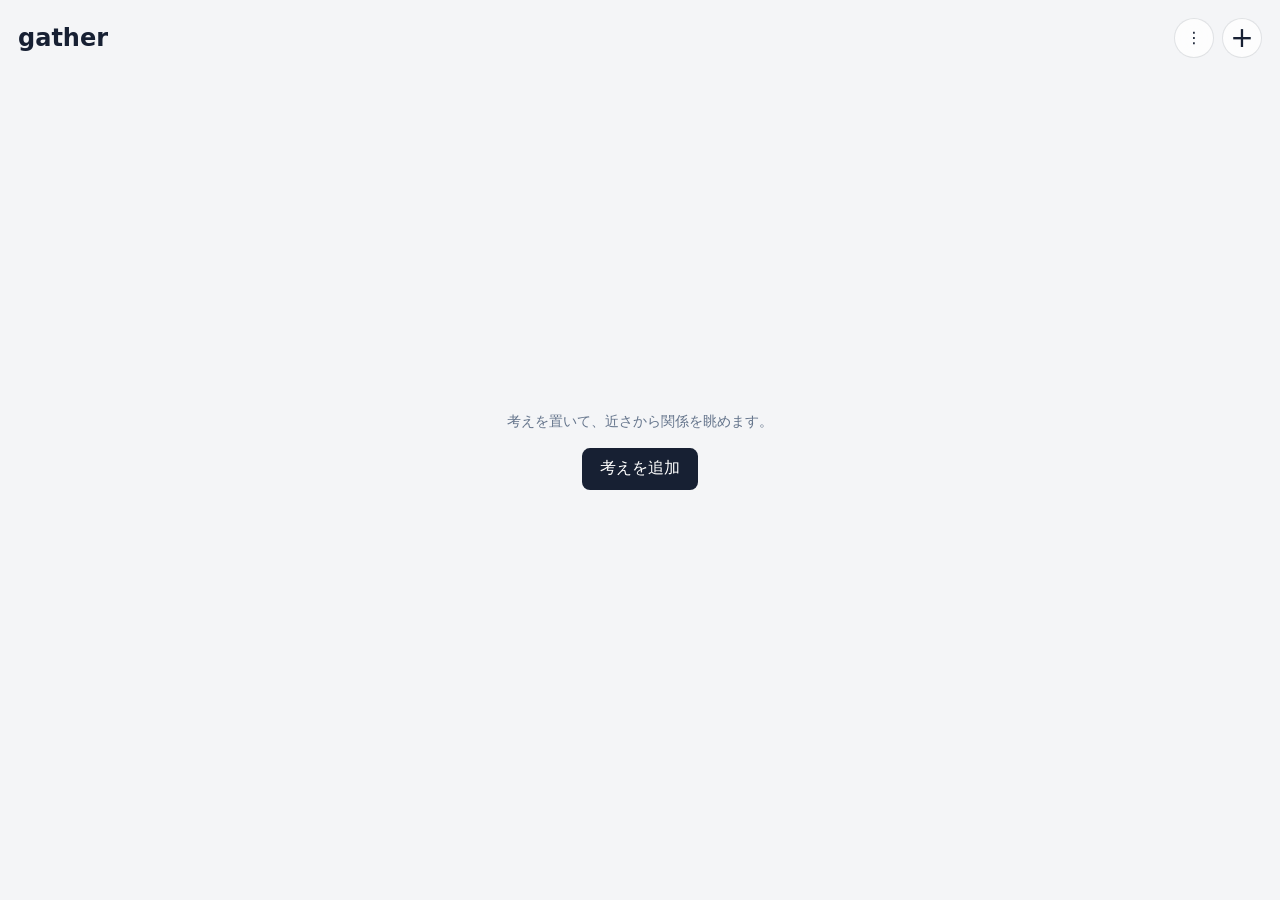
==== index.html @ 9a089d7b "feat: スクリーンリーダー用の思考一覧をDOMに追加 (#81)" ====
<!doctype html>
<html lang="ja">
  <head>
    <meta charset="UTF-8" />
    <meta name="viewport" content="width=device-width, initial-scale=1.0, maximum-scale=1, user-scalable=no, viewport-fit=cover" />
    <meta name="theme-color" content="#f4f5f7" />
    <meta name="apple-mobile-web-app-capable" content="yes" />
    <meta name="apple-mobile-web-app-status-bar-style" content="default" />
    <meta name="description" content="思考を円で表示し、似た考えが近づき相反する考えが離れる様子を眺めるアプリ。" />
    <meta property="og:title" content="gather" />
    <meta property="og:description" content="思考を円で表示し、似た考えが近づき相反する考えが離れる様子を眺めるアプリ。" />
    <meta property="og:url" content="https://junkoma2.github.io/gather/" />
    <meta property="og:type" content="website" />
    <title>gather</title>
    <link rel="stylesheet" href="./styles.css" />
  </head>
  <body>
    <main class="app-shell">
      <header class="app-header">
        <h1>gather</h1>
        <div class="header-actions">
          <div class="menu-wrapper">
            <button id="menu-button" class="icon-button" type="button" aria-label="メニューを開く" aria-expanded="false" aria-haspopup="true">⋮</button>
            <div class="action-menu" role="menu" hidden>
              <div class="blend-control">
                <button id="blend-mode" class="action-menu-item" type="button" role="menuitem" aria-label="2つの円を選んで色を近づける">つなぐ</button>
                <div class="blend-strength-row">
                  <span class="blend-strength-label">強さ</span>
                  <input id="blend-strength" type="range" min="1" max="100" value="30" aria-label="近づける強さ" />
                </div>
              </div>
              <button id="check-update" type="button" role="menuitem" aria-label="更新を確認">更新を確認</button>
              <button id="export-data" type="button" role="menuitem" aria-label="エクスポート">エクスポート</button>
              <button id="import-data" type="button" role="menuitem" aria-label="インポート">インポート</button>
              <p class="app-version">バージョン <span data-app-version></span></p>
            </div>
          </div>
          <input id="import-file" type="file" accept="application/json" hidden />
          <button id="add-thought" class="icon-button add-button" type="button" aria-label="考えを追加">
            +
          </button>
        </div>
      </header>

      <section class="canvas-panel" aria-label="思考の場">
        <canvas id="gather-canvas" role="img" aria-label="思考の配置図"></canvas>
        <div id="empty-state" class="empty-state">
          <p>考えを置いて、近さから関係を眺めます。</p>
          <button id="empty-state-add" type="button">考えを追加</button>
        </div>
        <p id="empty-state-message" class="visually-hidden" aria-live="polite">考えがまだありません。考えを追加できます。</p>
        <div id="thoughts-a11y" class="visually-hidden" aria-live="polite" aria-atomic="true"></div>
        <ul id="thought-list-sr" class="visually-hidden" aria-label="登録済みの考え一覧" aria-live="polite"></ul>
      </section>
    </main>

    <dialog id="thought-dialog" class="thought-dialog">
      <form id="thought-form" class="thought-form">
        <div class="dialog-header">
          <h2 id="dialog-title">考えを追加</h2>
          <button id="close-dialog" class="icon-button" type="button" aria-label="閉じる">×</button>
        </div>

        <label>
          <span>名前</span>
          <input id="title-input" type="text" maxlength="24" placeholder="考えの名前" required />
        </label>

        <label>
          <span>メモ</span>
          <textarea id="note-input" maxlength="240" placeholder="少しだけ残す"></textarea>
        </label>


        <fieldset class="color-fieldset">
          <legend>色</legend>
          <div class="rgb-sliders">
            <label class="rgb-label">
              <span>R</span>
              <input id="color-r" type="range" min="0" max="255" value="127" class="rgb-slider rgb-r" aria-label="赤（Red）" />
              <output id="color-r-value" class="rgb-value">127</output>
            </label>
            <label class="rgb-label">
              <span>G</span>
              <input id="color-g" type="range" min="0" max="255" value="183" class="rgb-slider rgb-g" aria-label="緑（Green）" />
              <output id="color-g-value" class="rgb-value">183</output>
            </label>
            <label class="rgb-label">
              <span>B</span>
              <input id="color-b" type="range" min="0" max="255" value="190" class="rgb-slider rgb-b" aria-label="青（Blue）" />
              <output id="color-b-value" class="rgb-value">190</output>
            </label>
          </div>
          <div class="color-preview-row">
            <span class="color-preview-swatch" id="color-preview-swatch"></span>
          </div>
          <input id="color-input" type="color" value="#7fb7be" hidden />
        </fieldset>


        <div class="size-field">
          <span>大きさ</span>
          <div class="size-slider-row">
            <input id="size-input" type="range" min="18" max="64" value="32" />
            <svg id="size-preview" class="size-preview" viewBox="0 0 64 64" width="64" height="64" aria-hidden="true">
              <circle id="size-preview-circle" cx="32" cy="32" r="16" fill="#7fb7be" opacity="0.72" />
            </svg>
          </div>
          <div class="size-labels" aria-hidden="true">
            <span>小</span>
            <span>大</span>
          </div>
        </div>

        <div class="dialog-actions">
          <button id="delete-thought" class="secondary-button danger-button" type="button">削除</button>
          <button id="duplicate-thought" class="secondary-button" type="button" hidden>複製</button>
          <button id="save-thought" type="submit">保存</button>
        </div>
      </form>
    </dialog>

    <!-- 円タップ時アクションメニュー -->
    <div id="circle-action-menu" class="circle-action-menu" hidden role="menu" aria-label="円のアクション">
      <button id="circle-edit" type="button" role="menuitem">編集</button>
      <button id="circle-delete" type="button" role="menuitem" class="danger">削除</button>
    </div>

    <!-- ドラッグ重なり時「つなぐ」ポップアップ -->
    <div id="blend-popup" class="blend-popup" hidden role="dialog" aria-label="色をつなぐ">
      <span class="blend-popup-label">色を近づけますか？</span>
      <div class="blend-popup-actions">
        <button id="blend-popup-confirm" type="button">つなぐ</button>
        <button id="blend-popup-cancel" type="button" class="secondary">キャンセル</button>
      </div>
    </div>

    <!-- 確認ダイアログ（window.confirm の代替） -->
    <dialog id="confirm-dialog" class="confirm-dialog">
      <p id="confirm-dialog-message"></p>
      <div class="confirm-dialog-actions">
        <button id="confirm-dialog-cancel" type="button" class="secondary-button">キャンセル</button>
        <button id="confirm-dialog-ok" type="button" class="danger-button">OK</button>
      </div>
    </dialog>

    <p id="status-message" class="status-message" role="status" aria-live="polite"></p>
    <script src="./version.js"></script>
    <script src="./script.js"></script>
  </body>
</html>
---- styles.css ----
:root {
  color-scheme: light;
  font-family:
    "Hiragino Kaku Gothic ProN",
    "Yu Gothic",
    "Noto Sans JP",
    system-ui,
    sans-serif;
  color: #172033;
  background: #f4f5f7;
}

* {
  box-sizing: border-box;
  -webkit-user-select: none;
  user-select: none;
}

html,
body {
  width: 100%;
  min-height: 100%;
  background: #f4f5f7;
}

body {
  margin: 0;
  background: #f4f5f7;
}

button,
input,
textarea {
  font: inherit;
}

input,
textarea {
  -webkit-user-select: text;
  user-select: text;
}

button {
  cursor: pointer;
}

/* キーボード操作時のフォーカスリング (#36) */
:focus-visible {
  outline: 2px solid #172033;
  outline-offset: 2px;
  border-radius: 4px;
}

/* タッチ操作時はフォーカスリングを非表示 */
:focus:not(:focus-visible) {
  outline: none;
}

.app-shell {
  position: relative;
  min-height: 100svh;
  overflow: hidden;
}

.app-header {
  position: absolute;
  z-index: 2;
  top: calc(18px + env(safe-area-inset-top, 0px));
  left: calc(18px + env(safe-area-inset-left, 0px));
  right: calc(18px + env(safe-area-inset-right, 0px));
  display: flex;
  align-items: center;
  justify-content: space-between;
  pointer-events: none;
}

.header-actions {
  display: flex;
  align-items: center;
  gap: 8px;
  flex-shrink: 0;
  pointer-events: auto;
}

.blend-control {
  display: flex;
  flex-direction: column;
  gap: 0;
  border-bottom: 1px solid rgba(23, 32, 51, 0.06);
}

.action-menu-item {
  width: 100%;
  padding: 10px 14px;
  border: 0;
  border-radius: 0;
  background: transparent;
  color: #172033;
  font-size: 13px;
  text-align: left;
  cursor: pointer;
}

.action-menu-item:hover {
  background: rgba(23, 32, 51, 0.06);
}

.action-menu-item.is-active {
  color: #fff;
  background: #172033;
}

.blend-strength-row {
  display: flex;
  align-items: center;
  gap: 8px;
  padding: 0 14px 10px;
}

.blend-strength-label {
  font-size: 12px;
  color: #64748b;
  white-space: nowrap;
  flex-shrink: 0;
}

#blend-strength {
  flex: 1;
  min-width: 0;
  height: 4px;
  accent-color: #172033;
  cursor: pointer;
}

.app-header h1 {
  margin: 0;
  font-size: 24px;
  letter-spacing: 0;
  min-width: 0;
}

.icon-button {
  display: inline-grid;
  width: 40px;
  height: 40px;
  place-items: center;
  border: 1px solid rgba(23, 32, 51, 0.12);
  border-radius: 999px;
  background: rgba(255, 255, 255, 0.76);
  color: #172033;
  line-height: 1;
  backdrop-filter: blur(12px);
}

.icon-button:focus-visible {
  border-radius: 999px;
}

.add-button {
  font-size: 28px;
}

.text-button {
  width: auto;
  min-width: 40px;
  padding: 0 10px;
  border-radius: 999px;
  font-size: 13px;
}

.icon-button.is-active {
  background: #172033;
  color: #fff;
  border-color: #172033;
}

.menu-wrapper {
  position: relative;
}

.action-menu {
  position: absolute;
  top: calc(100% + 6px);
  right: 0;
  z-index: 10;
  display: flex;
  flex-direction: column;
  min-width: 120px;
  border: 1px solid rgba(23, 32, 51, 0.12);
  border-radius: 10px;
  background: rgba(255, 255, 255, 0.96);
  backdrop-filter: blur(12px);
  overflow: hidden;
  box-shadow: 0 8px 24px rgba(23, 32, 51, 0.12);
}

.action-menu[hidden] {
  display: none;
}

.action-menu button {
  width: 100%;
  padding: 10px 14px;
  border: 0;
  border-radius: 0;
  background: transparent;
  color: #172033;
  font-size: 13px;
  text-align: left;
}

.action-menu button:hover {
  background: rgba(23, 32, 51, 0.06);
}

.action-menu .app-version {
  margin: 0;
  border-top: 1px solid rgba(23, 32, 51, 0.06);
  color: #94a3b8;
  font-size: 11px;
  padding: 8px 14px;
  text-align: left;
}

.canvas-panel {
  position: relative;
  min-height: 100svh;
}

#gather-canvas {
  display: block;
  width: 100%;
  height: 100svh;
  touch-action: none;
}

.empty-state {
  position: absolute;
  z-index: 1;
  top: 50%;
  left: 50%;
  display: grid;
  justify-items: center;
  gap: 14px;
  width: min(320px, calc(100% - 48px));
  text-align: center;
  transform: translate(-50%, -50%);
}

.empty-state p {
  margin: 0;
  color: #64748b;
  font-size: 14px;
  line-height: 1.7;
}

.empty-state button {
  min-height: 42px;
  padding: 0 18px;
  border: 0;
  border-radius: 8px;
  background: #172033;
  color: #fff;
}


/* ボトムシートダイアログ */
.thought-dialog {
  position: fixed;
  bottom: 0;
  left: 0;
  right: 0;
  top: auto;
  width: 100%;
  max-width: 480px;
  margin: 0 auto;
  border: 0;
  border-radius: 16px 16px 0 0;
  padding: 0;
  background: rgba(255, 255, 255, 0.98);
  box-shadow: 0 -8px 32px rgba(23, 32, 51, 0.12);
  max-height: 90svh;
  overflow-y: auto;
  padding-bottom: env(safe-area-inset-bottom, 0px);
}

.thought-dialog::backdrop {
  background: rgba(23, 32, 51, 0.16);
  backdrop-filter: blur(3px);
}

.thought-form {
  display: grid;
  gap: 16px;
  padding: 18px 18px 20px;
}

.dialog-header {
  display: flex;
  align-items: center;
  justify-content: space-between;
  gap: 12px;
}

.dialog-header h2 {
  margin: 0;
  font-size: 18px;
  letter-spacing: 0;
}

.thought-form label,
.color-fieldset {
  display: grid;
  gap: 7px;
  margin: 0;
  color: #64748b;
  font-size: 14px;
}

.thought-form input[type="text"],
.thought-form textarea {
  width: 100%;
  border: 1px solid #d8dde5;
  border-radius: 8px;
  background: #fff;
  color: #172033;
}

.thought-form input[type="text"] {
  min-height: 42px;
  padding: 0 12px;
}

.thought-form textarea {
  min-height: 96px;
  resize: vertical;
  padding: 12px;
}

.color-fieldset {
  border: 0;
  padding: 0;
}

.color-fieldset legend {
  padding: 0;
}

/* RGBスライダー */
.rgb-sliders {
  display: grid;
  gap: 10px;
}

.rgb-label {
  display: grid;
  grid-template-columns: 14px 1fr 28px;
  align-items: center;
  gap: 8px;
  color: #64748b;
  font-size: 13px;
  font-weight: 600;
}

.rgb-value {
  text-align: right;
  font-size: 12px;
  color: #94a3b8;
  font-variant-numeric: tabular-nums;
}

.rgb-slider {
  -webkit-appearance: none;
  appearance: none;
  height: 6px;
  border-radius: 999px;
  background: var(--slider-bg, #d8dde5);
  outline: none;
  cursor: pointer;
}

.rgb-slider::-webkit-slider-thumb {
  -webkit-appearance: none;
  appearance: none;
  width: 18px;
  height: 18px;
  border-radius: 999px;
  background: #fff;
  border: 2px solid rgba(23, 32, 51, 0.4);
  cursor: pointer;
  box-shadow: 0 1px 4px rgba(23, 32, 51, 0.16);
}

.rgb-slider::-moz-range-thumb {
  width: 18px;
  height: 18px;
  border-radius: 999px;
  background: #fff;
  border: 2px solid rgba(23, 32, 51, 0.4);
  cursor: pointer;
  box-shadow: 0 1px 4px rgba(23, 32, 51, 0.16);
}

.color-preview-row {
  display: flex;
  align-items: center;
  gap: 8px;
  margin-top: 4px;
}

.color-preview-swatch {
  display: block;
  width: 32px;
  height: 32px;
  border-radius: 999px;
  border: 2px solid rgba(23, 32, 51, 0.08);
  background: #7fb7be;
}

.size-field {
  display: grid;
  gap: 7px;
  color: #64748b;
  font-size: 14px;
}

.size-slider-row {
  display: flex;
  align-items: center;
  gap: 10px;
}

.size-preview {
  flex-shrink: 0;
  overflow: visible;
}

#size-input {
  -webkit-appearance: none;
  appearance: none;
  flex: 1;
  height: 6px;
  border-radius: 999px;
  background: linear-gradient(to right, #b8cfe0 0%, #4a7fa5 100%);
  outline: none;
  cursor: pointer;
}

#size-input::-webkit-slider-thumb {
  -webkit-appearance: none;
  appearance: none;
  width: 18px;
  height: 18px;
  border-radius: 999px;
  background: #fff;
  border: 2px solid #172033;
  cursor: pointer;
}

#size-input::-moz-range-thumb {
  width: 18px;
  height: 18px;
  border-radius: 999px;
  background: #fff;
  border: 2px solid #172033;
  cursor: pointer;
}

.size-labels {
  display: flex;
  justify-content: space-between;
  font-size: 12px;
  color: #94a3b8;
}

.dialog-actions {
  display: flex;
  justify-content: flex-end;
  gap: 10px;
}

.thought-form button[type="submit"],
.secondary-button {
  min-height: 42px;
  border: 0;
  border-radius: 8px;
  padding: 0 14px;
}

.thought-form button[type="submit"] {
  background: #172033;
  color: #fff;
}

.secondary-button {
  background: #eef1f5;
  color: #334155;
}

.danger-button {
  margin-right: auto;
  color: #9f2430;
}

.status-message {
  position: fixed;
  right: 16px;
  bottom: calc(16px + env(safe-area-inset-bottom, 0px));
  z-index: 3;
  margin: 0;
  min-height: 38px;
  border-radius: 8px;
  background: #172033;
  color: #fff;
  padding: 10px 14px;
  opacity: 0;
  pointer-events: none;
  transform: translateY(8px);
  transition: opacity 160ms ease, transform 160ms ease;
}

.status-message:not(:empty) {
  opacity: 1;
  transform: translateY(0);
}




.visually-hidden {
  position: absolute;
  width: 1px;
  height: 1px;
  padding: 0;
  margin: -1px;
  overflow: hidden;
  clip: rect(0, 0, 0, 0);
  white-space: nowrap;
  border: 0;
}

.pull-indicator.complete {
  color: #172033;
}

.pull-indicator.refreshing {
  height: 56px;
  opacity: 1;
  transition: height 0.2s ease, opacity 0.2s ease;
}

.pull-indicator.returning {
  opacity: 0;
  transition: height 0.7s cubic-bezier(0.4, 0, 0.6, 1), opacity 0.7s cubic-bezier(0.4, 0, 0.6, 1);
}

.pull-arrow {
  transition: transform 0.2s ease;
}

.pull-arrow.flip {
  transform: rotate(180deg);
}

@keyframes pull-spin {
  to { transform: rotate(360deg); }
}

.pull-spin {
  animation: pull-spin 0.8s linear infinite;
}

@keyframes pull-check-in {
  from { opacity: 0; transform: scale(0.6); }
  to   { opacity: 1; transform: scale(1); }
}

.pull-check {
  animation: pull-check-in 0.2s cubic-bezier(0.2, 0.8, 0.2, 1) both;
}

@media (prefers-reduced-motion: reduce) {
  .pull-indicator.refreshing,
  .pull-indicator.returning {
    transition: none;
  }

  .pull-spin,
  .pull-check {
    animation: none;
  }

  .pull-arrow {
    transition: none;
  }
}


.visually-hidden {
  position: absolute;
  width: 1px;
  height: 1px;
  padding: 0;
  margin: -1px;
  overflow: hidden;
  clip: rect(0, 0, 0, 0);
  white-space: nowrap;
  border: 0;
}

[hidden] {
  display: none !important;
}

@media (max-width: 640px) {
  .app-header {
    top: calc(14px + env(safe-area-inset-top, 0px));
    left: calc(14px + env(safe-area-inset-left, 0px));
    right: calc(14px + env(safe-area-inset-right, 0px));
  }

  .thought-dialog {
    width: 100%;
    border-radius: 12px 12px 0 0;
  }

  .header-actions {
    gap: 6px;
  }
}

/* --- 円アクションメニュー --- */
.circle-action-menu {
  position: fixed;
  z-index: 20;
  display: flex;
  flex-direction: column;
  min-width: 100px;
  border: 1px solid rgba(23, 32, 51, 0.12);
  border-radius: 10px;
  background: rgba(255, 255, 255, 0.96);
  backdrop-filter: blur(12px);
  -webkit-backdrop-filter: blur(12px);
  overflow: hidden;
  box-shadow: 0 8px 24px rgba(23, 32, 51, 0.14);
  animation: popup-in 0.14s cubic-bezier(0.2, 0.8, 0.2, 1) both;
}

.circle-action-menu button {
  width: 100%;
  padding: 11px 16px;
  border: 0;
  border-radius: 0;
  background: transparent;
  color: #172033;
  font-size: 14px;
  text-align: left;
  cursor: pointer;
}

.circle-action-menu button:hover {
  background: rgba(23, 32, 51, 0.06);
}

.circle-action-menu button.danger {
  color: #9f2430;
}

/* --- ドラッグ重なり「つなぐ」ポップアップ --- */
.blend-popup {
  position: fixed;
  z-index: 20;
  display: flex;
  flex-direction: column;
  gap: 10px;
  min-width: 160px;
  padding: 14px 16px;
  border: 1px solid rgba(23, 32, 51, 0.12);
  border-radius: 12px;
  background: rgba(255, 255, 255, 0.96);
  backdrop-filter: blur(12px);
  -webkit-backdrop-filter: blur(12px);
  box-shadow: 0 8px 24px rgba(23, 32, 51, 0.14);
  animation: popup-in 0.14s cubic-bezier(0.2, 0.8, 0.2, 1) both;
}

.blend-popup-label {
  font-size: 13px;
  color: #64748b;
}

.blend-popup-actions {
  display: flex;
  gap: 8px;
}

.blend-popup-actions button {
  flex: 1;
  padding: 8px 10px;
  border: 0;
  border-radius: 8px;
  font-size: 13px;
  font: inherit;
  cursor: pointer;
  background: #172033;
  color: #fff;
}

.blend-popup-actions button.secondary {
  background: #eef1f5;
  color: #334155;
}

@keyframes popup-in {
  from { opacity: 0; transform: scale(0.92) translateY(-4px); }
  to   { opacity: 1; transform: scale(1) translateY(0); }
}

@media (prefers-reduced-motion: reduce) {
  .circle-action-menu,
  .blend-popup {
    animation: none;
  }
}

/* インポート確認ダイアログ */
.confirm-dialog {
  border: 0;
  border-radius: 12px;
  padding: 24px;
  background: rgba(255, 255, 255, 0.98);
  box-shadow: 0 8px 32px rgba(23, 32, 51, 0.16);
  max-width: 320px;
  width: calc(100% - 48px);
}

.confirm-dialog::backdrop {
  background: rgba(23, 32, 51, 0.24);
  backdrop-filter: blur(3px);
}

.confirm-dialog p {
  margin: 0 0 20px;
  font-size: 0.95rem;
  color: #333;
}

.confirm-dialog-actions {
  display: flex;
  gap: 8px;
  justify-content: flex-end;
}
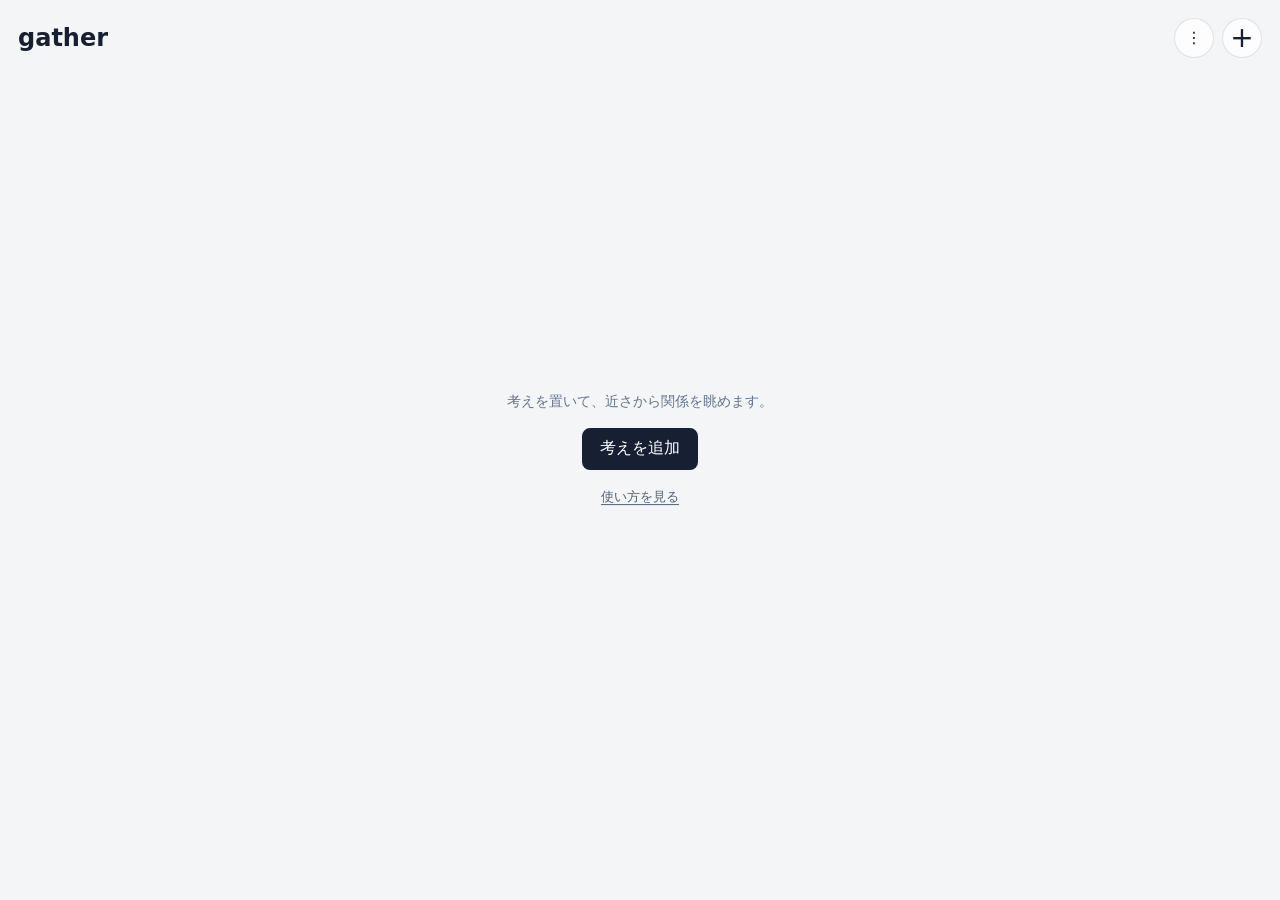
==== commit 522c64e3: "feat: add persistent usage guide" ====
--- a/index.html
+++ b/index.html
@@ -23,12 +23,14 @@
             <button id="menu-button" class="icon-button" type="button" aria-label="メニューを開く" aria-expanded="false" aria-haspopup="true">⋮</button>
             <div class="action-menu" role="menu" hidden>
               <div class="blend-control">
-                <button id="blend-mode" class="action-menu-item" type="button" role="menuitem" aria-label="2つの円を選んで色を近づける">つなぐ</button>
+                <button id="blend-mode" class="action-menu-item" type="button" role="menuitem" aria-label="2つの円を選んで色を近づける" aria-describedby="blend-help">つなぐ</button>
+                <p id="blend-help" class="blend-help">2つの円を順番に選ぶと、最初の円の色が次の円へ近づきます。</p>
                 <div class="blend-strength-row">
                   <span class="blend-strength-label">強さ</span>
                   <input id="blend-strength" type="range" min="1" max="100" value="30" aria-label="近づける強さ" />
                 </div>
               </div>
+              <button id="open-help" type="button" role="menuitem">使い方</button>
               <button id="check-update" type="button" role="menuitem" aria-label="更新を確認">更新を確認</button>
               <button id="export-data" type="button" role="menuitem" aria-label="エクスポート">エクスポート</button>
               <button id="import-data" type="button" role="menuitem" aria-label="インポート">インポート</button>
@@ -47,6 +49,7 @@
         <div id="empty-state" class="empty-state">
           <p>考えを置いて、近さから関係を眺めます。</p>
           <button id="empty-state-add" type="button">考えを追加</button>
+          <button id="empty-state-help" class="text-button" type="button">使い方を見る</button>
         </div>
         <p id="empty-state-message" class="visually-hidden" aria-live="polite">考えがまだありません。考えを追加できます。</p>
         <div id="thoughts-a11y" class="visually-hidden" aria-live="polite" aria-atomic="true"></div>
@@ -136,6 +139,18 @@
     </div>
 
     <!-- 確認ダイアログ（window.confirm の代替） -->
+    <dialog id="help-dialog" class="help-dialog" aria-labelledby="help-dialog-title">
+      <div class="dialog-header">
+        <h2 id="help-dialog-title">使い方</h2>
+        <button id="close-help" class="icon-button" type="button" aria-label="使い方を閉じる">×</button>
+      </div>
+      <div class="help-content">
+        <section><h3>考えを置く</h3><p>右上の＋から考えを追加します。円はドラッグして、気になる位置へ動かせます。</p></section>
+        <section><h3>近さを眺める</h3><p>色が近い考え同士は引き合い、色が離れた考え同士は遠ざかります。動きながら変わる関係を眺めてみてください。</p></section>
+        <section><h3>考えをつなぐ</h3><p>メニューの「つなぐ」で2つの円を順番に選ぶと、最初の円の色が次の円へ近づきます。強さも調整できます。</p></section>
+      </div>
+    </dialog>
+
     <dialog id="confirm-dialog" class="confirm-dialog">
       <p id="confirm-dialog-message"></p>
       <div class="confirm-dialog-actions">
--- a/styles.css
+++ b/styles.css
@@ -185,7 +185,7 @@
   z-index: 10;
   display: flex;
   flex-direction: column;
-  min-width: 120px;
+  width: min(260px, calc(100vw - 24px));
   border: 1px solid rgba(23, 32, 51, 0.12);
   border-radius: 10px;
   background: rgba(255, 255, 255, 0.96);
@@ -211,6 +211,13 @@
 
 .action-menu button:hover {
   background: rgba(23, 32, 51, 0.06);
+}
+
+.blend-help {
+  margin: -2px 14px 10px;
+  color: #64748b;
+  font-size: 12px;
+  line-height: 1.55;
 }
 
 .action-menu .app-version {
@@ -261,6 +268,58 @@
   border-radius: 8px;
   background: #172033;
   color: #fff;
+}
+
+.empty-state .text-button {
+  min-height: auto;
+  padding: 4px 8px;
+  background: transparent;
+  color: #526174;
+  text-decoration: underline;
+  text-underline-offset: 3px;
+}
+
+.help-dialog {
+  width: min(440px, calc(100% - 32px));
+  max-height: min(640px, calc(100svh - 32px));
+  margin: auto;
+  border: 0;
+  border-radius: 16px;
+  background: #fff;
+  color: #172033;
+  padding: 20px;
+  box-shadow: 0 24px 60px rgba(23, 32, 51, 0.2);
+}
+
+.help-dialog::backdrop {
+  background: rgba(23, 32, 51, 0.32);
+  backdrop-filter: blur(2px);
+}
+
+.help-content {
+  display: grid;
+  gap: 20px;
+  margin-top: 18px;
+}
+
+.help-content section {
+  display: grid;
+  gap: 6px;
+}
+
+.help-content h3,
+.help-content p {
+  margin: 0;
+}
+
+.help-content h3 {
+  font-size: 15px;
+}
+
+.help-content p {
+  color: #526174;
+  font-size: 14px;
+  line-height: 1.75;
 }
 
 
@@ -624,6 +683,12 @@
     border-radius: 12px 12px 0 0;
   }
 
+  .help-dialog {
+    width: calc(100% - 24px);
+    max-height: calc(100svh - 24px - env(safe-area-inset-top, 0px) - env(safe-area-inset-bottom, 0px));
+    padding: 18px;
+  }
+
   .header-actions {
     gap: 6px;
   }
@@ -723,26 +788,30 @@
   }
 }
 
-/* インポート確認ダイアログ */
+/* 確認ダイアログ */
 .confirm-dialog {
+  position: fixed;
+  top: 50%;
+  left: 50%;
+  transform: translate(-50%, -50%);
+  width: min(90%, 320px);
   border: 0;
   border-radius: 12px;
   padding: 24px;
-  background: rgba(255, 255, 255, 0.98);
-  box-shadow: 0 8px 32px rgba(23, 32, 51, 0.16);
-  max-width: 320px;
-  width: calc(100% - 48px);
+  background: #fff;
+  box-shadow: 0 8px 32px rgba(23, 32, 51, 0.18);
 }
 
 .confirm-dialog::backdrop {
-  background: rgba(23, 32, 51, 0.24);
+  background: rgba(23, 32, 51, 0.16);
   backdrop-filter: blur(3px);
 }
 
 .confirm-dialog p {
   margin: 0 0 20px;
-  font-size: 0.95rem;
-  color: #333;
+  font-size: 15px;
+  line-height: 1.5;
+  color: #172033;
 }
 
 .confirm-dialog-actions {
